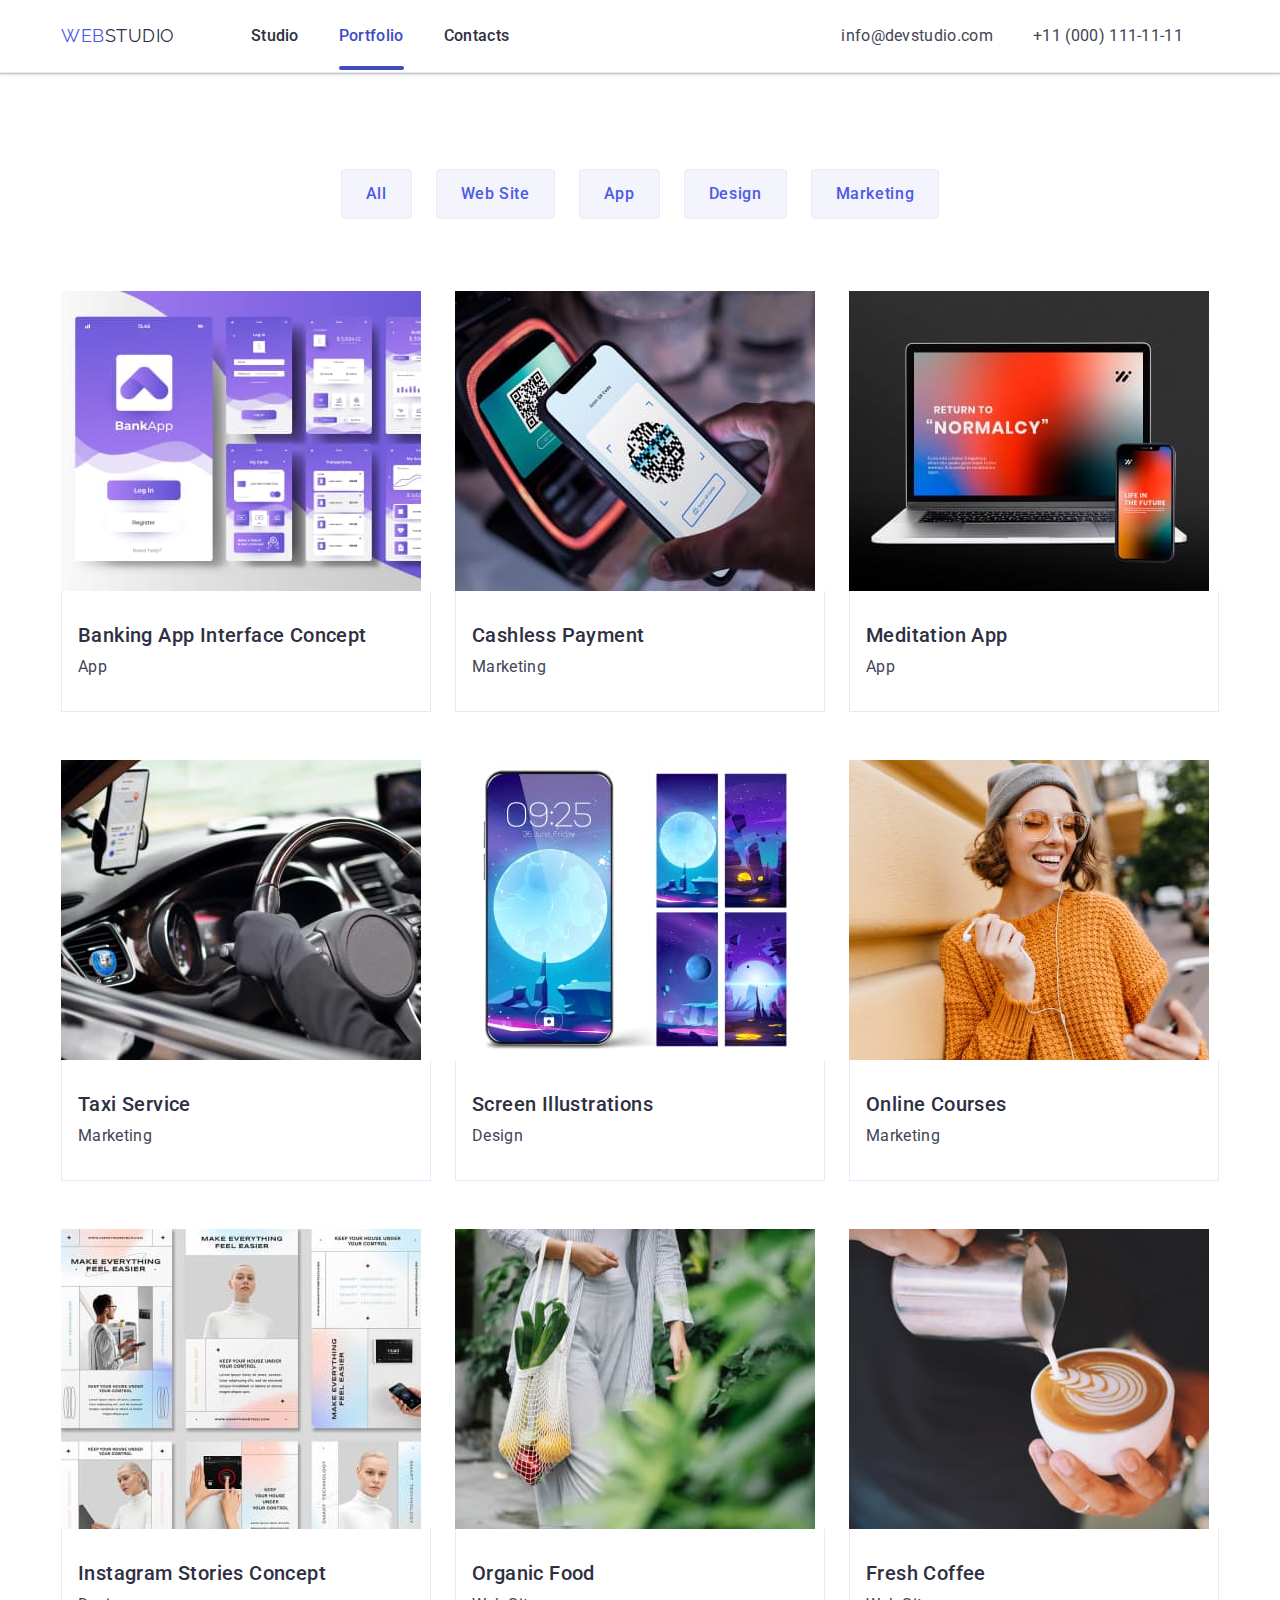
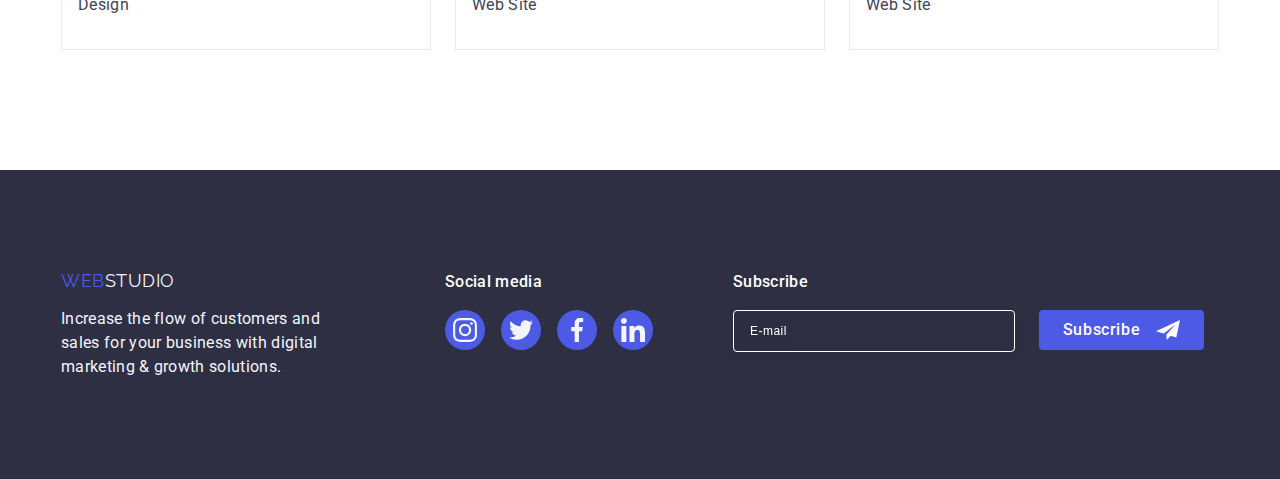
==== portfolio.html @ c23ea58d "Initial commit" ====
<!DOCTYPE html>
<html lang="en">

<head>
    <meta charset="UTF-8">
    <meta name="viewport" content="width=device-width, initial-scale=1.0">
    <link rel="preconnect" href="https://fonts.googleapis.com">
    <link rel="preconnect" href="https://fonts.gstatic.com" crossorigin>
    <link rel="stylesheet" href="https://cdnjs.cloudflare.com/ajax/libs/modern-normalize/2.0.0/modern-normalize.min.css"
        integrity="sha512-4xo8blKMVCiXpTaLzQSLSw3KFOVPWhm/TRtuPVc4WG6kUgjH6J03IBuG7JZPkcWMxJ5huwaBpOpnwYElP/m6wg=="
        crossorigin="anonymous" referrerpolicy="no-referrer" />
    <link rel="stylesheet" href="./css/styles.css" />
    <link
        href="https://fonts.googleapis.com/css2?family=Raleway:wght@800&family=Roboto:wght@400;500;700;900&display=swap"
        rel="stylesheet">
    <title>WebStudio</title>
</head>

<body>
    <header class="header">
        <div class="header_div container">
            <nav class="header-flex">
                <a href="./index.html" class="web link header-logo">Web<span class="studio-header">Studio</span></a>
                <ul class="list header-list">
                    <li><a class="navigation link" href="./index.html">Studio</a></li>
                    <li><a class="navigation link current" href="./portfolio.html">Portfolio</a></li>
                    <li><a class="navigation link" href="">Contacts</a></li>
                </ul>
            </nav>
            <address class="address">
                <ul class="list header-address">
                    <li><a href="mailto:info@devstudio.com" class="contacts-style link">info@devstudio.com</a></li>
                    <li><a href="tel:+110001111111" class="contacts-style link">+11 (000) 111-11-11</a></li>
                </ul>
            </address>
        </div>
    </header>

    <main>
        <!-- buttons -->

        <section class="portfolio-sect">
            <div class="container">
                <h1 class="visually-hidden">Buttons portfolio</h1>
                <ul class="list portfolio-buttons">
                    <li><button type="button" class="button-style-portfolio">All</button></li>
                    <li><button type="button" class="button-style-portfolio">Web Site</button></li>
                    <li><button type="button" class="button-style-portfolio">App</button></li>
                    <li><button type="button" class="button-style-portfolio">Design</button></li>
                    <li><button type="button" class="button-style-portfolio">Marketing</button></li>
                </ul>
                <!-- Portfolio-->
                <ul class="list portfolio-list">
                    <li class="portfolio-item"><a href="" class="portfolio-item-link link">
                            <div class="porfolio-img-div">
                                <img src="./images/banking-app.jpg" alt="Banking App Interface Concept" width="360"
                                    height="300">
                                <p class="portfolio-p-div">
                                    14 Stylish and User-Friendly App Design Concepts · Task Manager App · Calorie
                                    Tracker App · Exotic Fruit Ecommerce App ·
                                    Cloud Storage App
                                </p>
                            </div>
                            <div class="porfolio-div">
                                <h2 class="portfolio-header">Banking App Interface Concept</h2>
                                <p class="portfolio-text">App</p>
                            </div>
                        </a>
                    </li>
                    <li class="portfolio-item"> <a href="" class="portfolio-item-link link">
                            <div class="porfolio-img-div">
                                <img src="./images/cashless-payment.jpg" alt="Cashless Payment" width="360"
                                    height="300">
                                <p class="portfolio-p-div">
                                    14 Stylish and User-Friendly App Design Concepts · Task Manager App · Calorie
                                    Tracker App · Exotic Fruit Ecommerce App ·
                                    Cloud Storage App
                                </p>
                            </div>
                            <div class="porfolio-div">
                                <h2 class="portfolio-header">Cashless Payment</h2>
                                <p class="portfolio-text">Marketing</p>
                            </div>
                        </a>
                    </li>
                    <li class="portfolio-item"><a href="" class="portfolio-item-link link">
                            <div class="porfolio-img-div">
                                <img src="./images/meditation-app.jpg" alt="Meditation App" width="360" height="300">
                                <p class="portfolio-p-div">
                                    14 Stylish and User-Friendly App Design Concepts · Task Manager App · Calorie
                                    Tracker App · Exotic Fruit Ecommerce App ·
                                    Cloud Storage App
                                </p>
                            </div>
                            <div class="porfolio-div">
                                <h2 class="portfolio-header">Meditation App</h2>
                                <p class="portfolio-text">App</p>
                            </div>
                        </a>
                    </li>
                    <li class="portfolio-item"><a href="" class="portfolio-item-link link">
                            <div class="porfolio-img-div">
                                <img src="./images/taxi.jpg" alt="Taxi Service" width="360" height="300">
                                <p class="portfolio-p-div">
                                    14 Stylish and User-Friendly App Design Concepts · Task Manager App · Calorie
                                    Tracker App · Exotic Fruit Ecommerce App ·
                                    Cloud Storage App
                                </p>
                            </div>
                            <div class="porfolio-div">
                                <h2 class="portfolio-header">Taxi Service</h2>
                                <p class="portfolio-text">Marketing</p>
                            </div>
                        </a>
                    </li>
                    <li class="portfolio-item"><a href="" class="portfolio-item-link link">
                            <div class="porfolio-img-div">
                                <img src="./images/screen.jpg" alt="Screen Illustrations" width="360" height="300">
                                <p class="portfolio-p-div">
                                    14 Stylish and User-Friendly App Design Concepts · Task Manager App · Calorie
                                    Tracker App · Exotic Fruit Ecommerce App ·
                                    Cloud Storage App
                                </p>
                            </div>

                            <div class="porfolio-div">
                                <h2 class="portfolio-header">Screen Illustrations</h2>
                                <p class="portfolio-text">Design</p>
                            </div>
                        </a>
                    </li>
                    <li class="portfolio-item"><a href="" class="portfolio-item-link link">
                            <div class="porfolio-img-div">
                                <img src="./images/courses.jpg" alt="Online Courses" width="360" height="300">
                                <p class="portfolio-p-div">
                                    14 Stylish and User-Friendly App Design Concepts · Task Manager App · Calorie
                                    Tracker App · Exotic Fruit Ecommerce App ·
                                    Cloud Storage App
                                </p>
                            </div>

                            <div class="porfolio-div">
                                <h2 class="portfolio-header">Online Courses</h2>
                                <p class="portfolio-text">Marketing</p>
                            </div>
                        </a>
                    </li>
                    <li class="portfolio-item"><a href="" class="portfolio-item-link link">
                            <div class="porfolio-img-div">
                                <img src="./images/stories.jpg" alt="Instagram Stories Concept" width="360"
                                    height="300">
                                <p class="portfolio-p-div">
                                    14 Stylish and User-Friendly App Design Concepts · Task Manager App · Calorie
                                    Tracker App · Exotic Fruit Ecommerce App ·
                                    Cloud Storage App
                                </p>
                            </div>

                            <div class="porfolio-div">
                                <h2 class="portfolio-header">Instagram Stories Concept</h2>
                                <p class="portfolio-text">Design</p>
                            </div>
                        </a>
                    </li>
                    <li class="portfolio-item"><a href="" class="portfolio-item-link link">
                            <div class="porfolio-img-div">
                                <img src="./images/food.jpg" alt="Organic Food" width="360" height="300">
                                <p class="portfolio-p-div">
                                    14 Stylish and User-Friendly App Design Concepts · Task Manager App · Calorie
                                    Tracker App · Exotic Fruit Ecommerce App ·
                                    Cloud Storage App
                                </p>
                            </div>

                            <div class="porfolio-div">
                                <h2 class="portfolio-header">Organic Food</h2>
                                <p class="portfolio-text">Web Site</p>
                            </div>
                        </a>
                    </li>
                    <li class="portfolio-item"><a href="" class="portfolio-item-link link">
                            <div class="porfolio-img-div">
                                <img src="./images/coffee.jpg" alt="Fresh Coffee" width="360" height="300">
                                <p class="portfolio-p-div">
                                    14 Stylish and User-Friendly App Design Concepts · Task Manager App · Calorie
                                    Tracker App · Exotic Fruit Ecommerce App ·
                                    Cloud Storage App
                                </p>
                            </div>

                            <div class="porfolio-div">
                                <h2 class="portfolio-header">Fresh Coffee</h2>
                                <p class="portfolio-text">Web Site</p>
                            </div>
                        </a>
                    </li>
                </ul>
            </div>
        </section>
    </main>
    <footer class="footer">
        <div class="container footer-flex">
            <div class="footed-div-1">
                <a href="./index.html" class="web link footer-logo">Web<span class="studio-footer">Studio</span></a>
                <p class="footer-text">Increase the flow of customers and sales for your business with digital marketing
                    &
                    growth solutions.</p>
            </div>
            <div class="footed-div-2">
                <p class="social-media">Social media</p>
                <ul class="footer-soc-list list">
                    <li class="footer-soc-item"><a href="" class="footer-soc-link link">
                            <svg width="24" height="24" class="footer-section-icons">
                                <use href="./images/icons.svg#icon-instagram-2"></use>
                            </svg>
                        </a></li>
                    <li class="footer-soc-item"><a href="" class="footer-soc-link link">
                            <svg width="24" height="24" class="footer-section-icons">
                                <use href="./images/icons.svg#icon-twitter-1"></use>
                            </svg>
                        </a></li>
                    <li class="footer-soc-item"><a href="" class="footer-soc-link link">
                            <svg width="24" height="24" class="footer-section-icons">
                                <use href="./images/icons.svg#icon-facebook-1"></use>
                            </svg>
                        </a></li>
                    <li class="footer-soc-item"><a href="" class="footer-soc-link link">
                            <svg width="24" height="24" class="footer-section-icons">
                                <use href="./images/icons.svg#icon-linkedin-1"></use>
                            </svg>
                        </a></li>
                </ul>
            </div>
            <div class="footed-div">
                <p class="social-media">Subscribe</p>
                <form class="footer-form">
                    <label class="footer-label" for="footer-email">
                        <input type="email" id="footer-email" name="footer-email" placeholder="E-mail" class="footer-email-input">
                    </label>
                    <button type="submit" class="footer-button">Subscribe
                        <svg width="24" height="24" class="footer-tg-icon">
                            <use href="./images/icons.svg#icon-Frame-3"></use>
                        </svg>
                    </button>
                </form>
            </div>
        </div>
    </footer>



</body>

</html>
---- css/styles.css ----
* {
    margin: 0;
    padding: 0;
}

img {
    display: block;
}

*:root {
    /* CTAs Focused Active states Links */
    --iris: #4D5AE5;
    /* CTAs */
    --ocean: #404BBF;
    /* Overlays Shadows Headings */
    --navyblue: #2E2F42;
    /* Valid fields Success messages */
    --green: #31D0AA;
    /* Body text */
    --slate: #434455;
    /* Helper text Deemphasized text */
    --lightslate: #8E8F99;
    /* Accent color Hairlines Subtle backgrounds */
    --cornflower: #E7E9FC;
    /* Light mode backgrounds Light mode Dialogs/alerts */
    --cloud: #F4F4FD;
    /* Overlay */
    --navyblue-modal: rgba(46, 47, 66, 0.40);
    /* Hero image background */
    --grey: rgba(46, 47, 66, 0.70);
    /* Header, team card background */
    --white: #FFF;
    /* Modal background */
    --dairy: #FCFCFC;
}

.link {
    text-decoration: none;
}

.container {
    max-width: 1158px;
    margin: 0 auto;
    padding: 0 15px;
}

.header-logo {
    margin-right: 76px;
}

.web {
    justify-content: center;
    color: var(--iris);
    font-family: "Raleway", sans-serif;
    font-size: 18px;
    line-height: 1.17;
    letter-spacing: 0.54px;
    text-transform: uppercase;
}

.studio-header {
    justify-content: center;
    color: var(--navyblue);
    font-family: "Raleway", sans-serif;
    font-size: 18px;
    line-height: 21px;
    letter-spacing: 0.54px;
    text-transform: uppercase;
}

.studio-footer {
    justify-content: center;
    color: var(--cloud);
    font-family: "Raleway", sans-serif;
    font-size: 18px;

    line-height: 21px;
    letter-spacing: 0.54px;
    text-transform: uppercase;
}

.list {
    list-style: none;
}

.button-style-portfolio {
    color: var(--iris);
    text-align: center;
    font-family: "Roboto", sans-serif;
    font-size: 16px;
    font-weight: 500;
    line-height: 24px;
    letter-spacing: 0.64px;
    background: var(--cloud);
    cursor: pointer;
    padding: 12px 24px;
    border: 1px solid var(--cornflower);
    border-radius: 4px;
    transition: color 250ms cubic-bezier(0.4, 0, 0.2, 1),
        background-color 250ms cubic-bezier(0.4, 0, 0.2, 1),
        border-color 250ms cubic-bezier(0.4, 0, 0.2, 1),
        box-shadow 250ms cubic-bezier(0.4, 0, 0.2, 1);
}

.header-flex {
    display: flex;
    align-items: center;
}

.header-list {
    display: flex;
    gap: 40px;
}

.header-address {
    display: flex;
    gap: 40px;
    padding: 24px 0;
    margin-left: 332px;
}

.header {
    border-bottom: 1px solid #e7e9fc;
    box-shadow: 0px 2px 1px rgba(46, 47, 66, 0.08),
        0px 1px 1px rgba(46, 47, 66, 0.16),
        0px 1px 6px rgba(46, 47, 66, 0.08);
}

.header_div {
    display: flex;
}

.button-style-portfolio:hover,
.button-style-portfolio:focus {
    color: var(--white);
    text-align: center;
    font-family: "Roboto", sans-serif;
    font-size: 16px;
    font-weight: 500;
    line-height: 24px;
    letter-spacing: 0.64px;
    background: var(--ocean);
    border: 1px solid transparent;
    border-radius: 4px;
    box-shadow: 0px 3px 1px rgba(0, 0, 0, 0.1),
        0px 2px 1px rgba(0, 0, 0, 0.08),
        0px 2px 2px rgba(0, 0, 0, 0.12);
}

.contacts-style {
    color: var(--slate);
    font-family: "Roboto", sans-serif;
    font-size: 16px;
    line-height: 24px;
    letter-spacing: 0.32px;
    transition: color 250ms cubic-bezier(0.4, 0, 0.2, 1);
}

.contacts-style:hover,
.contacts-style:focus {
    color: var(--ocean);
    font-family: "Roboto", sans-serif;
    font-size: 16px;
    line-height: 24px;
    letter-spacing: 0.32px;
}



.navigation {
    color: var(--navyblue);
    font-family: "Roboto", sans-serif;
    font-size: 16px;
    font-weight: 500;
    line-height: 24px;
    letter-spacing: 0.32px;
    padding: 24px 0;

}

.navigation:hover,
.navigation:focus {
    color: var(--ocean);
    font-family: "Roboto", sans-serif;
    font-size: 16px;
    font-weight: 500;
    line-height: 24px;
    letter-spacing: 0.32px;
}

.current {
    position: relative;
    color: #404bbf;
}

.current::after {
    content: "";
    display: block;
    width: 100%;
    height: 4px;
    border-radius: 2px;
    background-color: var(--ocean);
    position: absolute;
    bottom: -1px;
    left: 0;
    transition: color 250ms cubic-bezier(0.4, 0, 0.2, 1);
    transition: color 250ms cubic-bezier(0.4, 0, 0.2, 1);
    background-color: #404bbf;
}

body {
    font-family: "Roboto", sans-serif;
    color: var(--slate);
    background-color: var(--white);
    /* max-width: 1440px; */
}

.fist-section {
    background-image: linear-gradient(rgba(46, 47, 66, 0.7), rgba(46, 47, 66, 0.7)), url(../images/people-office.jpg);
    background-repeat: no-repeat;
    background-position: center;
    margin: 0 auto;
    background-size: cover;
    padding: 188px 0;
    max-width: 1440px;
}

.button-style-main {
    color: var(--white);
    font-size: 16px;
    font-weight: 500;
    line-height: 24px;
    letter-spacing: 0.64px;
    font-family: "Roboto", sans-serif;
    background: var(--iris);
    cursor: pointer;
    padding: 16px 32px;
    border: none;
    border-radius: 4px;
    height: 56px;
    min-width: 169px;
    display: block;
    margin: 0 auto;
    margin-top: 48px;
    transition: background-color 250ms cubic-bezier(0.4, 0, 0.2, 1);
}

.button-style-main:hover,
.button-style-main:focus {
    color: var(--white);
    font-size: 16px;
    font-weight: 500;
    line-height: 24px;
    letter-spacing: 0.64px;
    font-family: "Roboto", sans-serif;
    background: var(--ocean);

}

.main-header {
    color: var(--white);
    text-align: center;
    text-shadow: 0px 4px 4px 0px rgba(0, 0, 0, 0.25);
    font-size: 56px;
    line-height: 1.07;
    letter-spacing: 1.12px;
    max-width: 496px;
    margin: 0 auto;
}

.second-section {
    padding: 120px 0;
}

.second-section-ul {
    display: flex;
    justify-content: center;
    gap: 24px;
}

.second-list-div {
    width: calc((100% - 72px) / 4);
}

.second-div-icons {
    display: flex;
    justify-content: center;
    align-items: center;
    padding: 24px 0;
    background-color: var(--cloud);
    border-radius: 4px;
    margin-bottom: 8px;
}

.second-section-header {
    color: var(--navyblue);
    font-size: 20px;
    font-weight: 500;
    line-height: 24px;
    letter-spacing: 0.4px;
    margin-bottom: 8px;
}

.text-second-section {
    color: var(--slate);
    font-size: 16px;
    line-height: 24px;
    letter-spacing: 0.32px;
}

.portfolio-section {
    padding-bottom: 120px;
}

.portfolio-big-header {
    color: var(--navyblue);
    text-align: center;
    font-size: 36px;
    line-height: 1.11;
    letter-spacing: 0.72px;
    text-transform: capitalize;
    margin-bottom: 72px;
}

.portfolio-ul {
    display: flex;
    gap: 24px;
    justify-content: center;
}

.item-port {
    width: calc((100% - 48px) / 3);
}

.team-header {
    color: var(--navyblue);
    text-align: center;
    font-size: 36px;
    line-height: 1.11;
    letter-spacing: 0.72px;
    text-transform: capitalize;
    margin-bottom: 72px;
}

.team-ul {
    display: flex;
    gap: 24px;
    justify-content: center;
}

.person-div {
    width: auto;
    height: auto;
    padding: 32px 0;
}

.team-section {
    background-color: #F4F4FD;
    padding: 120px 0;
    box-shadow: 0px 1px 6px rgba(46, 47, 66, 0.08),
        0px 1px 1px rgba(46, 47, 66, 0.16),
        0px 2px 1px rgba(46, 47, 66, 0.08);
}

.team-person {
    background-color: #FFFFFF;
    flex-basis: calc((100% - 3 * 24px) / 4);
    border-radius: 0px 0px 4px 4px;
    box-shadow: 0px 1px 6px rgba(46, 47, 66, 0.08),
        0px 1px 1px rgba(46, 47, 66, 0.16),
        0px 2px 1px rgba(46, 47, 66, 0.08);
}

.preson-name {
    color: var(--navyblue);
    text-align: center;
    font-size: 20px;
    font-weight: 500;
    line-height: 24px;
    letter-spacing: 0.4px;
    margin-bottom: 8px;
}

.person-text {
    color: var(--slate);
    text-align: center;
    font-size: 16px;
    line-height: 24px;
    letter-spacing: 0.32px;
    margin-bottom: 8px;
}

.team-soc-list {
    display: flex;
    justify-content: center;
    gap: 24px;
}

.team-soc-item {
    width: 40px;
    height: 40px;
}

.item-soc-link {
    width: 100%;
    height: 100%;
    border-radius: 50%;
    background-color: var(--iris);
    display: flex;
    align-items: center;
    justify-content: center;
    transition: background-color 250ms cubic-bezier(0.4, 0, 0.2, 1);
}

.team-section-icons {
    fill: var(--cloud);
}

.item-soc-link:hover,
.item-soc-link:focus {
    background-color: var(--ocean);
}

.customers-section {
    padding: 120px 0;
}

.customers-header {
    color: var(--navyblue);
    text-align: center;
    font-size: 36px;
    line-height: 1.11;
    letter-spacing: 0.72px;
    text-transform: capitalize;
    margin-bottom: 72px;
}

.customers-list {
    display: flex;
    justify-content: center;
    gap: 24px;
}

.customers-item {
    width: calc((100% - 120px) / 6);
    height: 88px;
}

.customers-item-link {
    display: flex;
    width: 100%;
    height: 100%;
    border: 1px solid var(--lightslate);
    border-radius: 4px;
    align-items: center;
    justify-content: center;
    color: var(--lightslate);
    transition: border-color 250ms cubic-bezier(0.4, 0, 0.2, 1),
        color 250ms cubic-bezier(0.4, 0, 0.2, 1);

}

.customers-item-link:hover,
.customers-item-link:focus {
    border-color: var(--ocean);
    color: var(--ocean);
}

.customers-section-icons {
    fill: currentColor;
}


.footer {
    background-color: var(--navyblue);
    padding: 100px 0
}

.footer-flex {
    display: flex;
    align-items: baseline;
}

.footed-div-1 {
    margin-right: 120px;
}

.footed-div-2{
    margin-right: 80px;
}

.footer-logo {
    display: inline-block;
    margin-bottom: 16px;
}

.footer-text {
    color: var(--cloud);
    font-size: 16px;
    line-height: 24px;
    letter-spacing: 0.32px;
    display: block;
    width: 264px;
    height: 72px;
}

.footer-soc-list {
    display: flex;
    justify-content: center;
    gap: 16px;
}

.footer-soc-item {
    width: 40px;
    height: 40px;
}

.footer-soc-link {
    width: 100%;
    height: 100%;
    border-radius: 50%;
    background-color: var(--iris);
    display: flex;
    align-items: center;
    justify-content: center;
    transition: background-color 250ms cubic-bezier(0.4, 0, 0.2, 1);
}

.footer-section-icons {
    fill: var(--cloud);
}

.footer-soc-link:hover,
.footer-soc-link:focus {
    background-color: var(--green);
}

.footer-form {
    display: flex;
    gap: 24px;
}

.footer-email-input {
    width: 264px;
    height: 40px;
    border: 1px solid #ffffff;
    background-color: transparent;
    font-size: 12px;
    line-height: 1.5;
    letter-spacing: 0.04em;
    padding-left: 16px;
    filter: drop-shadow(0px 4px 4px rgba(0, 0, 0, 0.15));
    border-radius: 4px;
    color: #ffffff;
}

.footer-email-input::placeholder {
    color: #ffffff;
}

.footer-button {
    min-width: 165px;
    height: 40px;
    display: flex;
    justify-content: center;
    align-items: center;
    font-family: "Roboto", sans-serif;
    font-size: 16px;
    font-weight: 500;
    line-height: 1.5;
    letter-spacing: 0.04em;
    color: #ffffff;
    cursor: pointer;
    background-color: #4D5AE5;
    border: none;
    border-radius: 4px;
}

.footer-tg-icon {
    margin-left: 16px;

}

.social-media {
        color: var(--white);
    font-family: Roboto;
    font-size: 16px;
    font-weight: 500;
    line-height: 1.5;
    letter-spacing: 0.02em;
    margin-bottom: 16px;
}

.address {
    font-style: normal;
}

.portfolio-sect {
    padding: 96px 0 120px 0;
}

.portfolio-buttons {
    display: flex;
    justify-content: center;
    gap: 24px;
    margin-bottom: 72px;
}

.portfolio-list {
    display: flex;
    flex-wrap: wrap;
    column-gap: 24px;
    justify-content: center;
    row-gap: 48px;
}

.portfolio-item {
    width: calc((100% - 48px) / 3);
}

.portfolio-header {
    color: var(--navyblue);
    font-size: 20px;
    font-weight: 500;
    line-height: 24px;
    letter-spacing: 0.4px;
    margin-bottom: 8px;
}

.portfolio-item-link {
    display: block;
    transition: box-shadow 250ms cubic-bezier(0.4, 0, 0.2, 1);
}

.portfolio-item-link:hover,
.portfolio-item-link:focus {
    box-shadow: 0px 1px 6px rgba(46, 47, 66, 0.08),
        0px 1px 1px rgba(46, 47, 66, 0.16),
        0px 2px 1px rgba(46, 47, 66, 0.08);

}

.portfolio-item-link:hover .portfolio-p-div,
.portfolio-item-link:focus .portfolio-p-div {
    transform: translateY(0%);
}

.porfolio-img-div {
    overflow: hidden;
    position: relative;
}

.portfolio-p-div {
    position: absolute;
    top: 0;
    font-size: 16px;
    line-height: 1.5;
    letter-spacing: 0.02em;
    color: var(--cloud);
    padding: 40px 32px;
    background-color: #4d5ae5;
    height: 100%;
    width: 100%;
    transform: translateY(100%);
    transition: transform 250ms cubic-bezier(0.4, 0, 0.2, 1);
}

.portfolio-text {
    color: var(--slate);
    font-size: 16px;
    line-height: 24px;
    letter-spacing: 0.32px;
}

.porfolio-div {
    padding: 32px 16px;
    border: 1px solid var(--cornflower);
    border-top: none;
}

.visually-hidden {
    position: absolute;
    width: 1px;
    height: 1px;
    margin: -1px;
    border: 0;
    padding: 0;
    white-space: nowrap;
    clip-path: inset(100%);
    clip: rect(0 0 0 0);
    overflow: hidden;
}

.modal {
    position: fixed;
    top: 0;
    left: 0;
    width: 100%;
    height: 100%;
    background-color: rgba(46, 47, 66, 0.4);
    transition: opacity 250ms cubic-bezier(0.4, 0, 0.2, 1), visibility 250ms cubic-bezier(0.4, 0, 0.2, 1);

}

.is-hidden {
    opacity: 0;
    visibility: hidden;
    pointer-events: none;
}

.modal-window {
    position: absolute;
    top: 50%;
    left: 50%;
    transform: translate(-50%, -50%) scale(1);
    width: 408px;
    min-height: 584px;
    background: #fcfcfc;
    box-shadow: 0px 1px 1px rgba(0, 0, 0, 0.14),
        0px 1px 3px rgba(0, 0, 0, 0.12),
        0px 2px 1px rgba(0, 0, 0, 0.2);
    border-radius: 4px;
    transition: transform 250ms cubic-bezier(0.4, 0, 0.2, 1);
    padding: 72px 24px 24px 24px;

}

.modal-button {
    position: absolute;
    top: 24px;
    right: 24px;
    width: 24px;
    height: 24px;
    border-radius: 50%;
    display: flex;
    align-items: center;
    justify-content: center;
    background-color: #e7e9fc;
    border: 1px solid rgba(0, 0, 0, 0.1);
    padding: 0;
    cursor: pointer;
    transition: background-color 250ms cubic-bezier(0.4, 0, 0.2, 1), border 250ms cubic-bezier(0.4, 0, 0.2, 1);
}

.modal-button:hover,
.modal-button:focus {
    background-color: #404bbf;
    border: none;
    fill: #ffffff;

}

.modal-svg {
    transition: fill 250ms cubic-bezier(0.4, 0, 0.2, 1);
}

.modal-svg:hover,
.modal-svg:focus {
    fill: currentColor;
    fill: #ffffff;
}

.modal-header {
    text-align: center;
    color: var(--navyblue);
    font-family: Roboto;
    font-size: 16px;
    font-weight: 500;
    line-height: 24px;
    letter-spacing: 0.32px;
    margin-bottom: 16px;
}

/* .modal-form{
} */
.modal-div {
    margin-bottom: 8px;
}

.modal-div-coment {
    margin-bottom: 16px;
}

.modal-div-check {
    margin-bottom: 24px;
}

.modal-input {
    width: 100%;
    height: 40px;
    border: 1px solid var(--navyblue-modal);
    border-radius: 4px;
    padding-left: 38px;
    background-color: transparent;
    outline: transparent;
    transition: border-color 250ms cubic-bezier(0.4, 0, 0.2, 1);
}

.modal-input:focus {
    border-color: var(--iris);
}

.modal-input:focus+.modal-icon {
    fill: var(--iris);
}

.modal-coment:focus {
    color: var(--iris);
    border-color: #4D5AE5;
}

.madal-label {
    color: var(--lightslate);
    font-size: 12px;
    line-height: 1.17;
    letter-spacing: 0.04em;
    display: block;
    margin-bottom: 4px;
}

.modal-input-wrap {
    position: relative;
}

.modal-icon {
    fill: var(--navyblue);
    position: absolute;
    left: 16px;
    top: 50%;
    transform: translateY(-50%);
    transition: fill 250ms cubic-bezier(0.4, 0, 0.2, 1);
}

.modal-coment {
    width: 100%;
    height: 120px;
    font-size: 12px;
    line-height: 1.17;
    letter-spacing: 0.04em;
    color: rgba(46, 47, 66, 0.4);
    border: 1px solid var(--navyblue-modal);
    border-radius: 4px;
    background-color: transparent;
    outline: transparent;
    transition: border-color 250ms cubic-bezier(0.4, 0, 0.2, 1);
    padding: 8px 16px;
    resize: none;

}

.modal-check:checked+.modal-check-text .modal-span {
    background-color: var(--ocean);
    border: none;
    fill: var(--cloud);
}

.modal-check-text {
    color: var(--lightslate);
    font-size: 12px;
    line-height: 14px;
    line-height: 1.17;
    letter-spacing: 0.04em;
}

.modal-span {
    width: 16px;
    height: 16px;
    border: 1px solid rgba(46, 47, 66, 0.4);
    border-radius: 2px;
    transition: background-color 250ms cubic-bezier(0.4, 0, 0.2, 1), border 250ms cubic-bezier(0.4, 0, 0.2, 1), fill 250ms cubic-bezier(0.4, 0, 0.2, 1);
    display: inline-flex;
    align-items: center;
    justify-content: center;
    fill: transparent;
}

.modal-check-link {
    color: var(--iris);
}

.modal-button-send {
    display: block;
    margin: 0 auto;
    min-width: 169px;
    height: 56px;
    font-family: "Roboto", sans-serif;
    font-size: 16px;
    font-weight: 500;
    line-height: 1.5;
    letter-spacing: 0.04em;
    color: #ffffff;
    cursor: pointer;
    background-color: #4D5AE5;
    border: none;
    border-radius: 4px;
    font-size: 16px;
    font-weight: 500;
    line-height: 1.5;
    letter-spacing: 0.04em;
    color: #ffffff;
    cursor: pointer;
    border-radius: 4px;
    transition: background-color 250ms cubic-bezier(0.4, 0, 0.2, 1);
}
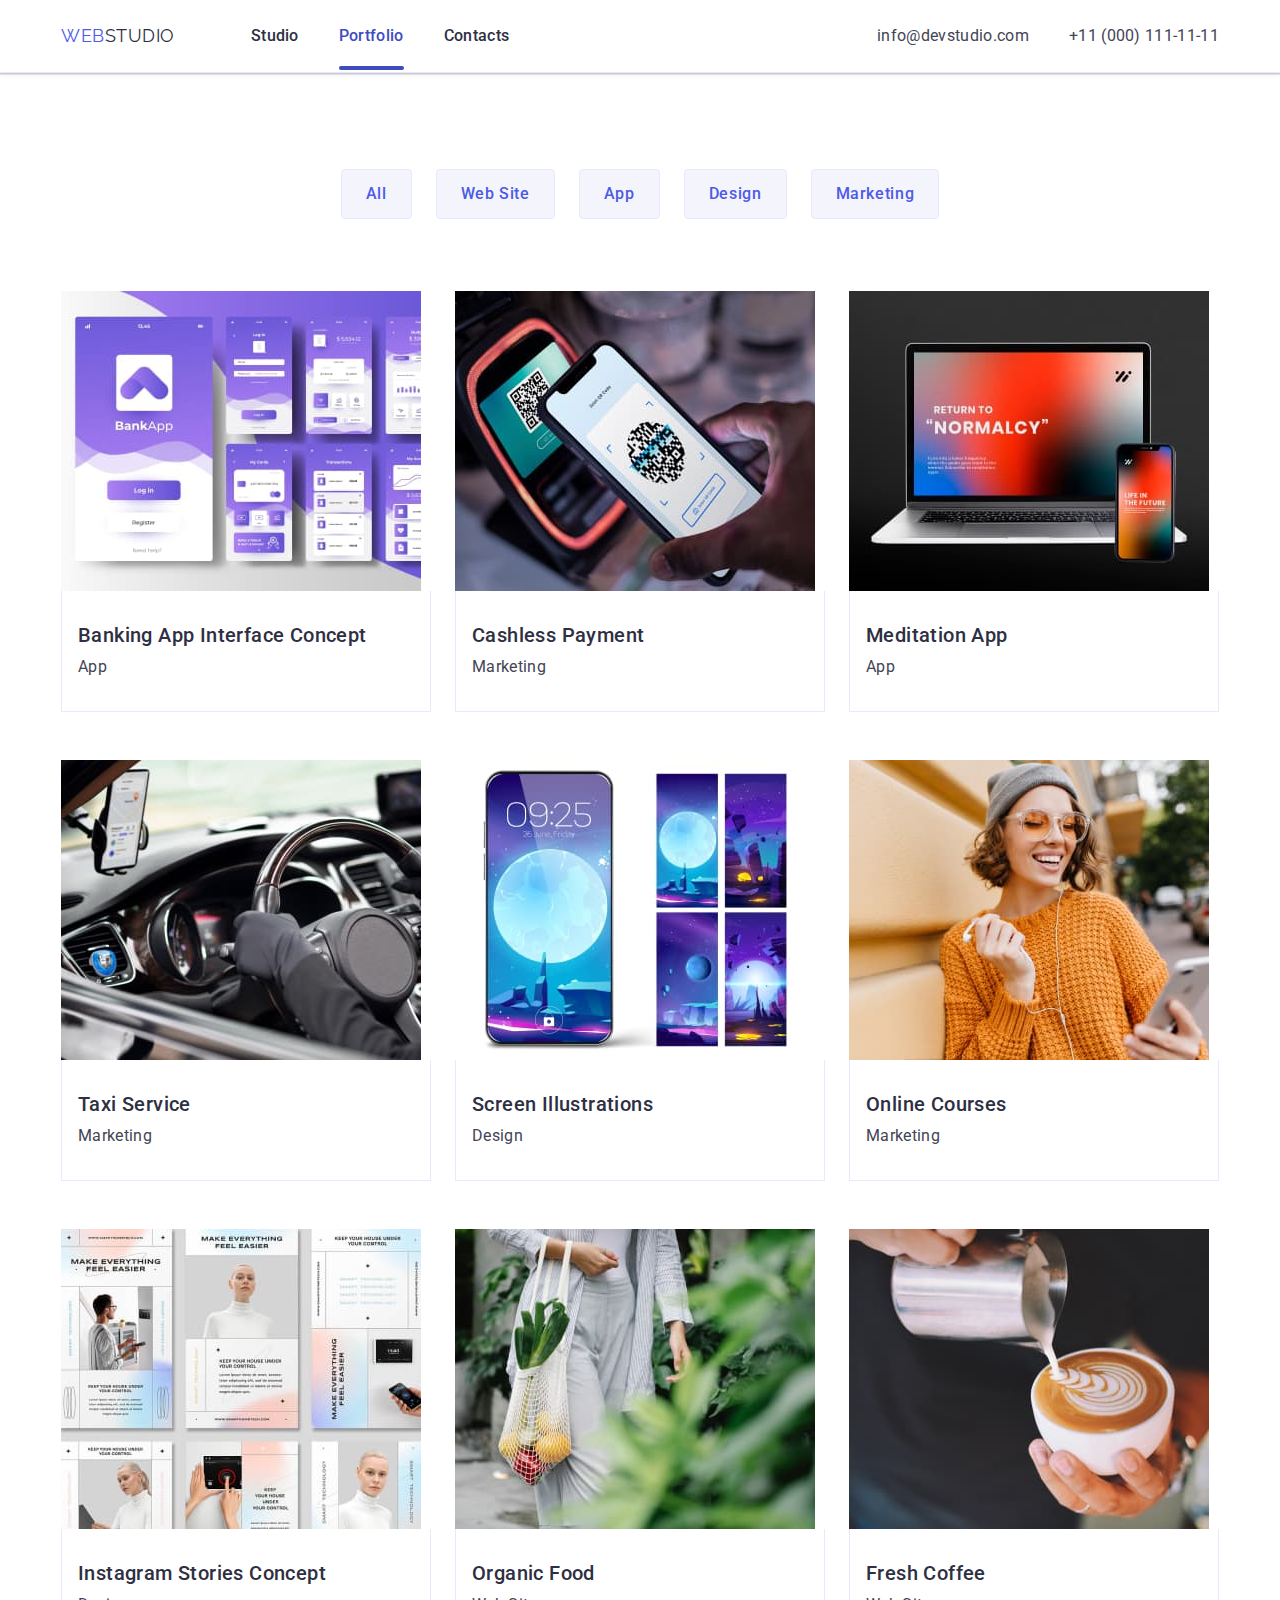
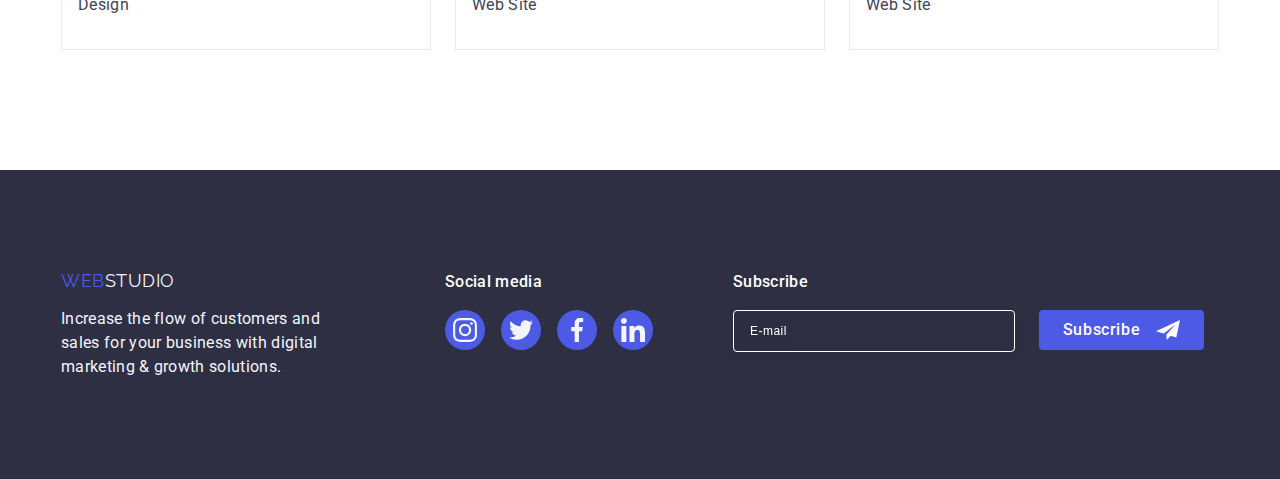
==== commit 0b940b67: "v2" ====
--- a/portfolio.html
+++ b/portfolio.html
@@ -10,6 +10,7 @@
         integrity="sha512-4xo8blKMVCiXpTaLzQSLSw3KFOVPWhm/TRtuPVc4WG6kUgjH6J03IBuG7JZPkcWMxJ5huwaBpOpnwYElP/m6wg=="
         crossorigin="anonymous" referrerpolicy="no-referrer" />
     <link rel="stylesheet" href="./css/styles.css" />
+    <link rel="stylesheet" href="./css/stylesDeck.css" />
     <link
         href="https://fonts.googleapis.com/css2?family=Raleway:wght@800&family=Roboto:wght@400;500;700;900&display=swap"
         rel="stylesheet">
@@ -235,7 +236,8 @@
                 <p class="social-media">Subscribe</p>
                 <form class="footer-form">
                     <label class="footer-label" for="footer-email">
-                        <input type="email" id="footer-email" name="footer-email" placeholder="E-mail" class="footer-email-input">
+                        <input type="email" id="footer-email" name="footer-email" placeholder="E-mail"
+                            class="footer-email-input">
                     </label>
                     <button type="submit" class="footer-button">Subscribe
                         <svg width="24" height="24" class="footer-tg-icon">
--- a/css/styles.css
+++ b/css/styles.css
@@ -105,18 +105,15 @@
 .header-flex {
     display: flex;
     align-items: center;
+    padding: 24px 0;
 }
 
 .header-list {
-    display: flex;
-    gap: 40px;
+    display: none;
 }
 
 .header-address {
-    display: flex;
-    gap: 40px;
-    padding: 24px 0;
-    margin-left: 332px;
+    display: none;
 }
 
 .header {
@@ -208,21 +205,185 @@
     background-color: #404bbf;
 }
 
+.footer-social {
+    fill: var(--modal-background);
+}
+
+.mobile-menu-open {
+    display: block;
+    border: none;
+    background-color: transparent;
+    padding: 8px;
+    width: 40px;
+    height: 40px;
+    margin: auto 0 auto auto;
+}
+
+.mobile-menu-open {
+    stroke: var(--navyblue);
+    fill: var(--navyblue);
+}
+
+.mobile-menu-open:focus,
+.mobile-menu-open:hover {
+    stroke: var(--ocean);
+    fill: var(--ocean);
+}
+
+.mobile-menu-close {
+    display: block;
+    margin-left: auto;
+    margin-bottom: 32px;
+    width: 40px;
+    height: 40px;
+    border: none;
+    background-color: transparent;
+}
+
+.mobile-menu-close .close-menu-icon {
+    display: block;
+    margin: 0 auto;
+    background-color: rgba(231, 233, 252, 0.1);
+    border: 1px solid rgba(46, 47, 66, 0.1);
+    padding: 6px;
+    border-radius: 50%;
+    transition: background-color 250ms cubic-bezier(0.4, 0, 0.2, 1),
+        border-color 250ms cubic-bezier(0.4, 0, 0.2, 1),
+        fill 250ms cubic-bezier(0.4, 0, 0.2, 1);
+}
+
+.mobile-menu-close:hover .close-menu-icon {
+    border: none;
+    background-color: var(--pressed-state);
+    fill: var(--white);
+}
+
+.mobile-menu-container {
+    position: fixed;
+    top: 0;
+    left: 0;
+    width: 100vw;
+    height: 100vh;
+    padding: 24px 24px 40px 40px;
+    background-color: var(--white);
+    z-index: 1;
+
+    transform: translateX(300%);
+    transition: transform 250ms ease-in-out;
+}
+
+.mobile-menu-container.is-open {
+    transform: translateX(0);
+    display: flex;
+    flex-direction: column;
+}
+
+.mobile-navigation-section {
+    margin-bottom: auto;
+}
+
+.mob-nav-list {
+    display: flex;
+    flex-direction: column;
+    margin-bottom: auto;
+    gap: 40px;
+}
+
+.nav-link-mobile {
+    color: var(--dark);
+    font-size: 36px;
+    font-weight: 700;
+    line-height: 1.11;
+    letter-spacing: 0.02em;
+    text-transform: capitalize;
+
+    transition: color 250ms cubic-bezier(0.4, 0, 0.2, 1);
+}
+
+.mob-nav-list-items:focus .nav-link-mobile,
+.mob-nav-list-items:hover .nav-link-mobile {
+    color: var(--ocean);
+}
+
+.mobile-navigation-address {
+    margin-bottom: 48px;
+}
+
+.mobile-address-list {
+    display: flex;
+    flex-direction: column-reverse;
+    gap: 40px;
+}
+
+.mobile-address-links {
+    display: inline-block;
+    transition: font-size 250ms cubic-bezier(0.4, 0, 0.2, 1);
+    color: var(--slate);
+    font-size: 20px;
+    font-style: normal;
+    font-weight: 500;
+    line-height: 1.2;
+    letter-spacing: 0.02em;
+}
+
+.mobile-menu-phone {
+    color: var(--iris);
+    font-size: 26px;
+    font-weight: 700;
+    line-height: 1.11;
+    letter-spacing: 0.02em;
+    text-transform: capitalize;
+}
+
+.social-media-list-mobile {
+    display: flex;
+    flex-wrap: wrap;
+    gap: 56px;
+}
+
+.mobile-icon-links {
+    background-color: var(--iris);
+    border-radius: 50%;
+    width: 40px;
+    height: 40px;
+    display: flex;
+    flex-wrap: wrap;
+    transition: background-color 250ms cubic-bezier(0.4, 0, 0.2, 1);
+}
+
+.mobile-social-svg {
+    display: flex;
+    margin: 8px 8px;
+    fill: var(--cloud);
+}
+
+.mobile-icon-links:focus,
+.mobile-icon-links:hover {
+    background-color: var(--green);
+}
+
 body {
     font-family: "Roboto", sans-serif;
     color: var(--slate);
     background-color: var(--white);
-    /* max-width: 1440px; */
 }
 
 .fist-section {
-    background-image: linear-gradient(rgba(46, 47, 66, 0.7), rgba(46, 47, 66, 0.7)), url(../images/people-office.jpg);
+    background-image: linear-gradient(rgba(46, 47, 66, 0.7), rgba(46, 47, 66, 0.7)), url(../images/people-office-mob.jpg);
     background-repeat: no-repeat;
     background-position: center;
     margin: 0 auto;
     background-size: cover;
-    padding: 188px 0;
-    max-width: 1440px;
+    padding: 112px 0;
+    max-width: auto;
+}
+
+@media (min-device-pixel-ratio:2),
+(min-resolution: 192dpi),
+(min-resolution: 2dppx) {
+    .fist-section {
+        background-image: linear-gradient(rgba(46, 47, 66, 0.7), rgba(46, 47, 66, 0.7)), url(../images/people-office-mob-2х.jpg);
+    }
 }
 
 .button-style-main {
@@ -261,25 +422,28 @@
     color: var(--white);
     text-align: center;
     text-shadow: 0px 4px 4px 0px rgba(0, 0, 0, 0.25);
-    font-size: 56px;
-    line-height: 1.07;
-    letter-spacing: 1.12px;
-    max-width: 496px;
-    margin: 0 auto;
+    font-size: 36px;
+    line-height: 40px;
+    letter-spacing: 0.72px;
+    max-width: 320px;
+    margin: 0 auto;
+    text-transform: capitalize;
 }
 
 .second-section {
-    padding: 120px 0;
+    padding: 96px 0 96px 0;
 }
 
 .second-section-ul {
     display: flex;
     justify-content: center;
-    gap: 24px;
+    flex-direction: column;
+    gap: 72px;
+    margin: 0 auto;
 }
 
 .second-list-div {
-    width: calc((100% - 72px) / 4);
+    width: 100%;
 }
 
 .second-div-icons {
@@ -290,15 +454,17 @@
     background-color: var(--cloud);
     border-radius: 4px;
     margin-bottom: 8px;
+    display: none;
 }
 
 .second-section-header {
     color: var(--navyblue);
-    font-size: 20px;
-    font-weight: 500;
-    line-height: 24px;
-    letter-spacing: 0.4px;
+    font-size: 36px;
+    font-weight: 700;
+    line-height: 40px;
+    letter-spacing: 0.72px;
     margin-bottom: 8px;
+    text-align: center;
 }
 
 .text-second-section {
@@ -306,10 +472,12 @@
     font-size: 16px;
     line-height: 24px;
     letter-spacing: 0.32px;
+    font-weight: 500;
 }
 
 .portfolio-section {
     padding-bottom: 120px;
+    display: none;
 }
 
 .portfolio-big-header {
@@ -344,7 +512,8 @@
 
 .team-ul {
     display: flex;
-    gap: 24px;
+    gap: 72px;
+    flex-direction: column;
     justify-content: center;
 }
 
@@ -356,7 +525,7 @@
 
 .team-section {
     background-color: #F4F4FD;
-    padding: 120px 0;
+    padding: 96px 0;
     box-shadow: 0px 1px 6px rgba(46, 47, 66, 0.08),
         0px 1px 1px rgba(46, 47, 66, 0.16),
         0px 2px 1px rgba(46, 47, 66, 0.08);
@@ -364,11 +533,13 @@
 
 .team-person {
     background-color: #FFFFFF;
-    flex-basis: calc((100% - 3 * 24px) / 4);
+    width: 264px;
+    /* flex-basis: calc((100% - 3 * 24px) / 4); */
     border-radius: 0px 0px 4px 4px;
     box-shadow: 0px 1px 6px rgba(46, 47, 66, 0.08),
         0px 1px 1px rgba(46, 47, 66, 0.16),
         0px 2px 1px rgba(46, 47, 66, 0.08);
+    margin: 0 auto;
 }
 
 .preson-name {
@@ -422,7 +593,7 @@
 }
 
 .customers-section {
-    padding: 120px 0;
+    padding: 96px 0;
 }
 
 .customers-header {
@@ -438,11 +609,12 @@
 .customers-list {
     display: flex;
     justify-content: center;
-    gap: 24px;
+    gap: 16px;
+    flex-wrap: wrap;
 }
 
 .customers-item {
-    width: calc((100% - 120px) / 6);
+    width: calc((100% - 16px) / 2);
     height: 88px;
 }
 
@@ -478,20 +650,30 @@
 
 .footer-flex {
     display: flex;
+    flex-direction: column;
     align-items: baseline;
+    gap: 72px;
+}
+
+.footed-div {
+
+    width: auto;
+    margin: 0 auto;
 }
 
 .footed-div-1 {
-    margin-right: 120px;
-}
-
-.footed-div-2{
-    margin-right: 80px;
+    width: auto;
+    margin: 0 auto;
+}
+
+.footed-div-2 {
+    width: auto;
+    margin: 0 auto;
 }
 
 .footer-logo {
     display: inline-block;
-    margin-bottom: 16px;
+    margin: 0 calc((100% - 115px) / 2) 16px calc((100% - 115px) / 2);
 }
 
 .footer-text {
@@ -502,6 +684,7 @@
     display: block;
     width: 264px;
     height: 72px;
+    margin: 0 auto;
 }
 
 .footer-soc-list {
@@ -537,11 +720,12 @@
 
 .footer-form {
     display: flex;
-    gap: 24px;
+    flex-direction: column;
+    gap: 16px;
 }
 
 .footer-email-input {
-    width: 264px;
+    width: 100%;
     height: 40px;
     border: 1px solid #ffffff;
     background-color: transparent;
@@ -560,6 +744,8 @@
 
 .footer-button {
     min-width: 165px;
+    max-width: 165px;
+    ;
     height: 40px;
     display: flex;
     justify-content: center;
@@ -574,6 +760,7 @@
     background-color: #4D5AE5;
     border: none;
     border-radius: 4px;
+    margin: 0 auto;
 }
 
 .footer-tg-icon {
@@ -582,13 +769,14 @@
 }
 
 .social-media {
-        color: var(--white);
+    color: var(--white);
     font-family: Roboto;
     font-size: 16px;
     font-weight: 500;
     line-height: 1.5;
     letter-spacing: 0.02em;
     margin-bottom: 16px;
+    text-align: center;
 }
 
 .address {
@@ -713,7 +901,7 @@
     top: 50%;
     left: 50%;
     transform: translate(-50%, -50%) scale(1);
-    width: 408px;
+    width: 392px;
     min-height: 584px;
     background: #fcfcfc;
     box-shadow: 0px 1px 1px rgba(0, 0, 0, 0.14),
@@ -721,7 +909,7 @@
         0px 2px 1px rgba(0, 0, 0, 0.2);
     border-radius: 4px;
     transition: transform 250ms cubic-bezier(0.4, 0, 0.2, 1);
-    padding: 72px 24px 24px 24px;
+    padding: 72px 16px 24px 16px;
 
 }
 
--- a/css/stylesDeck.css
+++ b/css/stylesDeck.css
@@ -0,0 +1,293 @@
+@media screen and (min-width: 767px) and (max-width: 1157px) {
+    .container {
+        width: 582px;
+    }
+}
+
+@media screen and (min-width: 768px) {
+
+    /* MODAL */
+    .modal-window {
+        width: 408px;
+        padding: 72px 24px 24px 24px;
+    }
+
+    /* FS */
+    .fist-section {
+        padding: 112px 0;
+        max-width: 1440px;
+        background-image: linear-gradient(rgba(46, 47, 66, 0.7), rgba(46, 47, 66, 0.7)), url(../images/people-office-plan.jpg);
+    }
+
+    @media (min-device-pixel-ratio:2),
+    (min-resolution: 192dpi),
+    (min-resolution: 2dppx) {
+        .fist-section {
+            background-image: linear-gradient(rgba(46, 47, 66, 0.7), rgba(46, 47, 66, 0.7)), url(../images/people-office-plan-2х.jpg);
+        }
+    }
+
+    .main-header {
+        font-size: 56px;
+        line-height: 1.07;
+        letter-spacing: 1.12px;
+        max-width: 496px;
+        margin: 0 auto;
+    }
+
+    .second-section-ul {
+        flex-direction: row;
+        flex-wrap: wrap;
+        gap: 24px;
+        row-gap: 72px;
+    }
+
+    .second-list-div {
+        width: calc((100% - 24px) / 2);
+    }
+
+    .second-section-header {
+        text-align: left;
+    }
+
+    .team-ul {
+        flex-direction: row;
+        gap: 24px;
+        justify-content: center;
+        flex-wrap: wrap;
+        row-gap: 64px;
+    }
+
+    .team-person {
+        flex-basis: calc((100% - 1 * 24px) / 2);
+        margin: 0;
+        max-width: 264px;
+    }
+
+    .customers-list {
+        gap: 24px;
+    }
+
+    .customers-item {
+        width: calc((100% - 48px) / 3);
+    }
+
+    .footed-div {
+        margin: 0;
+    }
+
+    .footed-div-1 {
+        margin: 0;
+    }
+
+    .footed-div-2 {
+        margin: 0;
+    }
+
+    .footer-flex {
+        flex-direction: row;
+        flex-wrap: wrap;
+        gap: 24px;
+        row-gap: 72px;
+    }
+
+    .footer-logo {
+        margin: 0;
+        display: inline-block;
+        margin-bottom: 16px;
+    }
+
+    .footer-text {
+        margin: 0;
+    }
+
+    .social-media {
+        text-align: left;
+    }
+
+    .footer-form {
+        display: flex;
+        gap: 24px;
+        flex-direction: row;
+    }
+
+    .footer-email-input {
+        width: 264px;
+    }
+
+    .footer-button {
+        min-width: 165px;
+    }
+
+    .header_div {
+        justify-content: space-between;
+    }
+
+    .header-list {
+        display: flex;
+        gap: 40px;
+    }
+
+    .header-address {
+        flex-wrap: wrap;
+        display: flex;
+        flex-direction: column;
+        gap: 12px;
+        padding: 24px 0;
+
+    }
+
+    header .container {
+        width: auto;
+    }
+
+    .header-flex {
+        padding: 0;
+    }
+
+    .mobile-menu-open,
+    .mobile-menu-container {
+        display: none;
+    }
+
+    .header-logo {
+        margin-right: 120px;
+    }
+}
+
+
+@media screen and (min-width: 1158px) {
+
+    /* FS */
+    .fist-section {
+        padding: 188px 0;
+        max-width: 1440px;
+        background-image: linear-gradient(rgba(46, 47, 66, 0.7), rgba(46, 47, 66, 0.7)), url(../images/people-office.jpg);
+    }
+
+    @media (min-device-pixel-ratio:2),
+    (min-resolution: 192dpi),
+    (min-resolution: 2dppx) {
+        .fist-section {
+            background-image: linear-gradient(rgba(46, 47, 66, 0.7), rgba(46, 47, 66, 0.7)), url(../images/people-office-2x.jpg);
+        }
+    }
+
+    /* SS */
+    .second-section {
+        padding: 120px 0;
+    }
+
+    .second-section-ul {
+        flex-direction: row;
+        gap: 24px;
+    }
+
+    .second-div-icons {
+        display: flex;
+    }
+
+    .second-list-div {
+        width: calc((100% - 72px) / 4);
+    }
+
+    .second-section-header {
+        font-size: 20px;
+        font-weight: 500;
+        line-height: 24px;
+        letter-spacing: 0.4px;
+        margin-bottom: 8px;
+    }
+
+    .text-second-section {
+        font-weight: 500;
+    }
+
+    .portfolio-section {
+        padding-bottom: 120px;
+        display: flex;
+    }
+
+    .team-section {
+        padding: 120px 0;
+    }
+
+    .team-ul {
+        flex-direction: row;
+        gap: 24px;
+        justify-content: center;
+    }
+
+    .team-person {
+        flex-basis: calc((100% - 3 * 24px) / 4);
+    }
+
+    .customers-section {
+        padding: 120px 0;
+    }
+
+    .customers-list {
+        flex-wrap: nowrap;
+    }
+
+    .customers-item {
+        width: calc((100% - 120px) / 6);
+    }
+
+
+    .footed-div-1 {
+        margin-right: 120px;
+    }
+
+    .footed-div-2 {
+        margin-right: 80px;
+    }
+
+    .footer-flex {
+        flex-direction: row;
+        gap: 0;
+    }
+
+    .footer-logo {
+        margin: 0;
+        display: inline-block;
+        margin-bottom: 16px;
+    }
+
+    .footer-text {
+        margin: 0;
+    }
+
+    .social-media {
+        text-align: left;
+    }
+
+    .footer-form {
+        display: flex;
+        gap: 24px;
+        flex-direction: row;
+    }
+
+    .footer-email-input {
+        width: 264px;
+    }
+
+    .footer-button {
+        min-width: 165px;
+    }
+
+    .header-address {
+        flex-wrap: nowrap;
+        margin-left: 332px;
+        gap: 40px;
+        flex-direction: row;
+    }
+
+    .header-flex {
+        margin: 0;
+    }
+
+    .header-logo {
+        margin-right: 76px;
+    }
+}